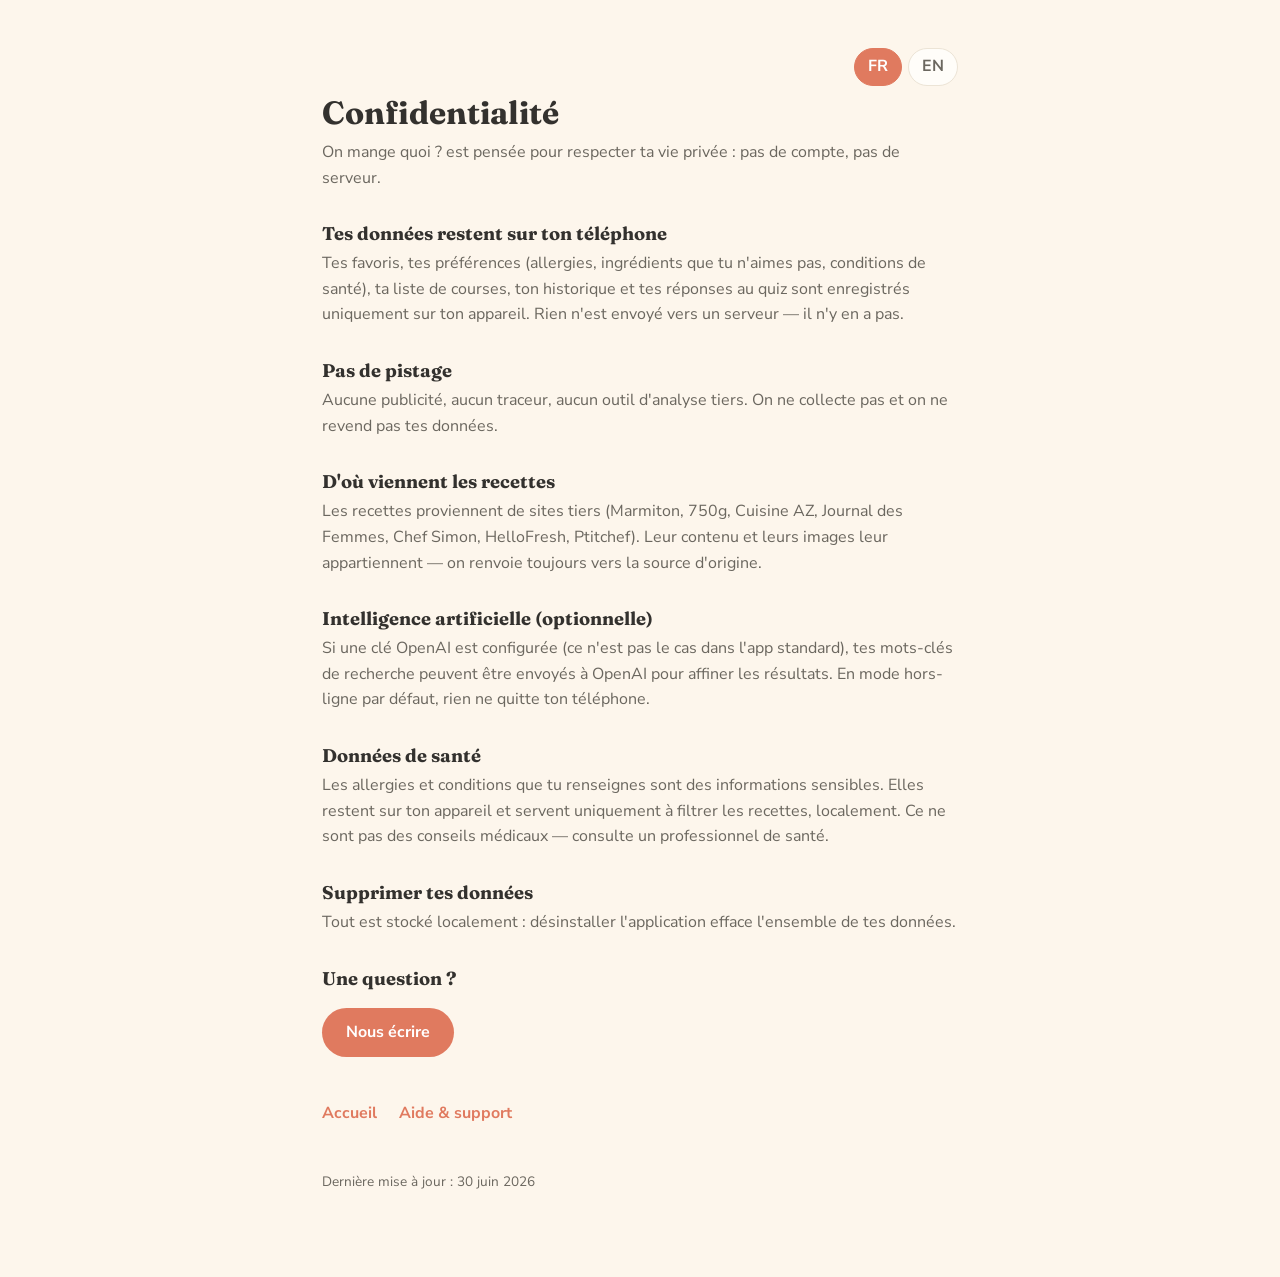
==== privacy.html @ c0183047 "On mange quoi? — privacy + support (FR/EN)" ====
<!doctype html>
<html lang="fr">
<head>
  <meta charset="utf-8" />
  <meta name="viewport" content="width=device-width, initial-scale=1" />
  <title>Confidentialité — On mange quoi ?</title>
  <link rel="preconnect" href="https://fonts.googleapis.com" />
  <link rel="preconnect" href="https://fonts.gstatic.com" crossorigin />
  <link href="https://fonts.googleapis.com/css2?family=Fraunces:wght@600;700&family=Nunito+Sans:wght@400;700&display=swap" rel="stylesheet" />
  <link rel="stylesheet" href="style.css" />
</head>
<body>
  <div class="wrap">
    <div class="langtoggle">
      <button data-set="fr" onclick="setLang('fr')">FR</button>
      <button data-set="en" onclick="setLang('en')">EN</button>
    </div>

    <!-- FR -->
    <div data-lang="fr">
      <h1>Confidentialité</h1>
      <p class="tagline">On mange quoi ? est pensée pour respecter ta vie privée : pas de compte, pas de serveur.</p>

      <h2>Tes données restent sur ton téléphone</h2>
      <p>Tes favoris, tes préférences (allergies, ingrédients que tu n'aimes pas, conditions de santé), ta liste de courses, ton historique et tes réponses au quiz sont enregistrés uniquement sur ton appareil. Rien n'est envoyé vers un serveur — il n'y en a pas.</p>

      <h2>Pas de pistage</h2>
      <p>Aucune publicité, aucun traceur, aucun outil d'analyse tiers. On ne collecte pas et on ne revend pas tes données.</p>

      <h2>D'où viennent les recettes</h2>
      <p>Les recettes proviennent de sites tiers (Marmiton, 750g, Cuisine AZ, Journal des Femmes, Chef Simon, HelloFresh, Ptitchef). Leur contenu et leurs images leur appartiennent — on renvoie toujours vers la source d'origine.</p>

      <h2>Intelligence artificielle (optionnelle)</h2>
      <p>Si une clé OpenAI est configurée (ce n'est pas le cas dans l'app standard), tes mots-clés de recherche peuvent être envoyés à OpenAI pour affiner les résultats. En mode hors-ligne par défaut, rien ne quitte ton téléphone.</p>

      <h2>Données de santé</h2>
      <p>Les allergies et conditions que tu renseignes sont des informations sensibles. Elles restent sur ton appareil et servent uniquement à filtrer les recettes, localement. Ce ne sont pas des conseils médicaux — consulte un professionnel de santé.</p>

      <h2>Supprimer tes données</h2>
      <p>Tout est stocké localement : désinstaller l'application efface l'ensemble de tes données.</p>

      <h2>Une question ?</h2>
      <a class="btn" href="mailto:contact@onmangequoi.app">Nous écrire</a>

      <div class="nav"><a href="index.html">Accueil</a><a href="support.html">Aide &amp; support</a></div>
      <p class="updated">Dernière mise à jour : 30 juin 2026</p>
    </div>

    <!-- EN -->
    <div data-lang="en" hidden>
      <h1>Privacy</h1>
      <p class="tagline">On mange quoi? is built to respect your privacy: no account, no server.</p>

      <h2>Your data stays on your phone</h2>
      <p>Your favorites, preferences (allergies, disliked ingredients, health conditions), shopping list, history and quiz answers are stored only on your device. Nothing is sent to a server — there isn't one.</p>

      <h2>No tracking</h2>
      <p>No ads, no trackers, no third-party analytics. We don't collect or sell your data.</p>

      <h2>Where recipes come from</h2>
      <p>Recipes come from third-party sites (Marmiton, 750g, Cuisine AZ, Journal des Femmes, Chef Simon, HelloFresh, Ptitchef). Their content and images belong to them — we always link back to the original source.</p>

      <h2>Artificial intelligence (optional)</h2>
      <p>If an OpenAI key is configured (not the case in the standard app), your search keywords may be sent to OpenAI to refine results. In the default offline mode, nothing leaves your phone.</p>

      <h2>Health data</h2>
      <p>The allergies and conditions you enter are sensitive. They stay on your device and are used only to filter recipes, locally. This is not medical advice — consult a healthcare professional.</p>

      <h2>Deleting your data</h2>
      <p>Everything is stored locally: uninstalling the app erases all your data.</p>

      <h2>A question?</h2>
      <a class="btn" href="mailto:contact@onmangequoi.app">Email us</a>

      <div class="nav"><a href="index.html">Home</a><a href="support.html">Help &amp; support</a></div>
      <p class="updated">Last updated: June 30, 2026</p>
    </div>
  </div>
  <script src="lang.js"></script>
</body>
</html>
---- style.css ----
:root {
  --bg: #fdf6ec;
  --ink: #33312e;
  --muted: #6b675f;
  --primary: #e07a5f;
  --peach: #f6d9c6;
  --border: #ece4d6;
  --surface: #fffdf9;
}
* { box-sizing: border-box; }
body {
  margin: 0;
  background: var(--bg);
  color: var(--ink);
  font-family: 'Nunito Sans', system-ui, -apple-system, Segoe UI, Roboto, sans-serif;
  line-height: 1.6;
}
.wrap { max-width: 680px; margin: 0 auto; padding: 48px 22px 80px; }
h1, h2 { font-family: 'Fraunces', Georgia, 'Times New Roman', serif; color: var(--ink); line-height: 1.2; }
h1 { font-size: 2rem; margin: 0 0 8px; }
h2 { font-size: 1.15rem; margin: 32px 0 6px; }
p { color: var(--muted); margin: 0 0 4px; }
a { color: var(--primary); }
.tagline { color: var(--muted); margin: 0 0 8px; }
.badge {
  width: 72px; height: 72px; border-radius: 999px; background: var(--peach);
  display: flex; align-items: center; justify-content: center; font-size: 34px; margin-bottom: 16px;
}
.btn {
  display: inline-block; margin-top: 12px; background: var(--primary); color: #fff;
  text-decoration: none; padding: 12px 24px; border-radius: 999px; font-weight: 700;
}
.nav { margin-top: 44px; display: flex; gap: 22px; flex-wrap: wrap; }
.nav a { font-weight: 700; text-decoration: none; }
.updated { color: var(--muted); font-size: 0.85rem; margin-top: 44px; }
.langtoggle { display: flex; gap: 6px; justify-content: flex-end; margin-bottom: 8px; }
.langtoggle button {
  font: inherit; font-weight: 700; cursor: pointer;
  border: 1px solid var(--border); background: var(--surface); color: var(--muted);
  border-radius: 999px; padding: 5px 13px;
}
.langtoggle button.active { background: var(--primary); color: #fff; border-color: var(--primary); }
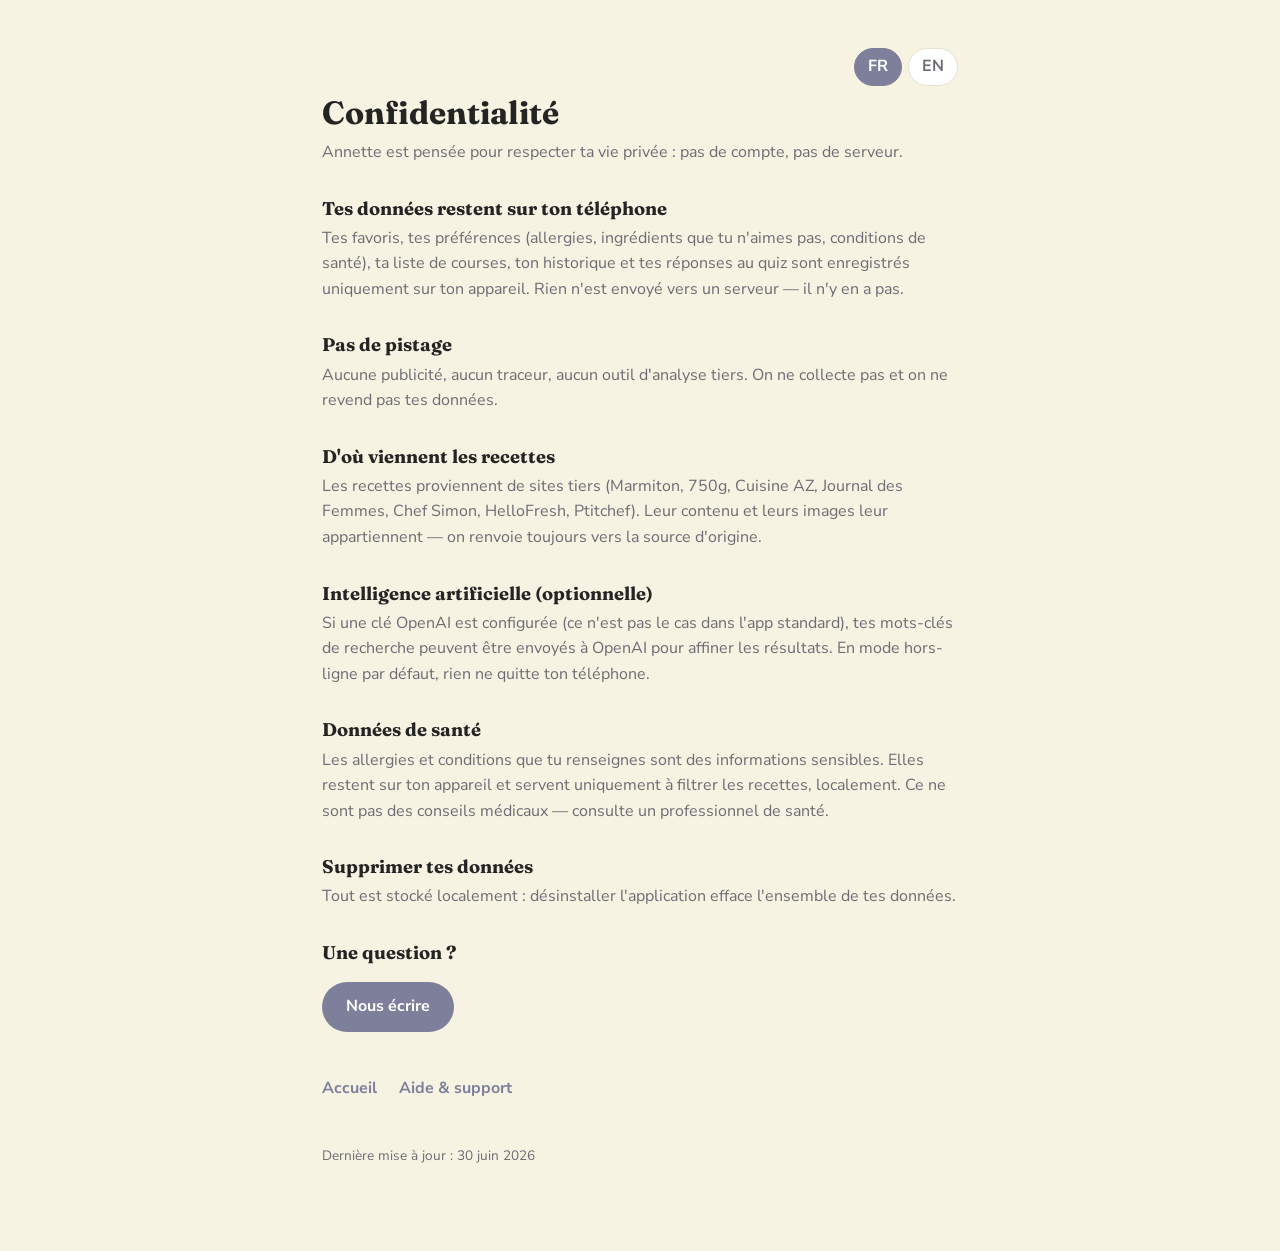
==== commit 55a3e465: "Rename to Annette" ====
--- a/privacy.html
+++ b/privacy.html
@@ -3,7 +3,7 @@
 <head>
   <meta charset="utf-8" />
   <meta name="viewport" content="width=device-width, initial-scale=1" />
-  <title>Confidentialité — On mange quoi ?</title>
+  <title>Confidentialité — Annette</title>
   <link rel="preconnect" href="https://fonts.googleapis.com" />
   <link rel="preconnect" href="https://fonts.gstatic.com" crossorigin />
   <link href="https://fonts.googleapis.com/css2?family=Fraunces:wght@600;700&family=Nunito+Sans:wght@400;700&display=swap" rel="stylesheet" />
@@ -19,7 +19,7 @@
     <!-- FR -->
     <div data-lang="fr">
       <h1>Confidentialité</h1>
-      <p class="tagline">On mange quoi ? est pensée pour respecter ta vie privée : pas de compte, pas de serveur.</p>
+      <p class="tagline">Annette est pensée pour respecter ta vie privée : pas de compte, pas de serveur.</p>
 
       <h2>Tes données restent sur ton téléphone</h2>
       <p>Tes favoris, tes préférences (allergies, ingrédients que tu n'aimes pas, conditions de santé), ta liste de courses, ton historique et tes réponses au quiz sont enregistrés uniquement sur ton appareil. Rien n'est envoyé vers un serveur — il n'y en a pas.</p>
@@ -40,7 +40,7 @@
       <p>Tout est stocké localement : désinstaller l'application efface l'ensemble de tes données.</p>
 
       <h2>Une question ?</h2>
-      <a class="btn" href="mailto:contact@onmangequoi.app">Nous écrire</a>
+      <a class="btn" href="mailto:genji.games08@gmail.com">Nous écrire</a>
 
       <div class="nav"><a href="index.html">Accueil</a><a href="support.html">Aide &amp; support</a></div>
       <p class="updated">Dernière mise à jour : 30 juin 2026</p>
@@ -49,7 +49,7 @@
     <!-- EN -->
     <div data-lang="en" hidden>
       <h1>Privacy</h1>
-      <p class="tagline">On mange quoi? is built to respect your privacy: no account, no server.</p>
+      <p class="tagline">Annette is built to respect your privacy: no account, no server.</p>
 
       <h2>Your data stays on your phone</h2>
       <p>Your favorites, preferences (allergies, disliked ingredients, health conditions), shopping list, history and quiz answers are stored only on your device. Nothing is sent to a server — there isn't one.</p>
@@ -70,7 +70,7 @@
       <p>Everything is stored locally: uninstalling the app erases all your data.</p>
 
       <h2>A question?</h2>
-      <a class="btn" href="mailto:contact@onmangequoi.app">Email us</a>
+      <a class="btn" href="mailto:genji.games08@gmail.com">Email us</a>
 
       <div class="nav"><a href="index.html">Home</a><a href="support.html">Help &amp; support</a></div>
       <p class="updated">Last updated: June 30, 2026</p>
--- a/style.css
+++ b/style.css
@@ -1,11 +1,11 @@
 :root {
-  --bg: #fdf6ec;
-  --ink: #33312e;
-  --muted: #6b675f;
-  --primary: #e07a5f;
-  --peach: #f6d9c6;
-  --border: #ece4d6;
-  --surface: #fffdf9;
+  --bg: #F7F3E3;
+  --ink: #242423;
+  --muted: #6C6C72;
+  --primary: #7E7F9A;
+  --peach: #E7E7EF;
+  --border: #E7E1CE;
+  --surface: #FFFFFF;
 }
 * { box-sizing: border-box; }
 body {
